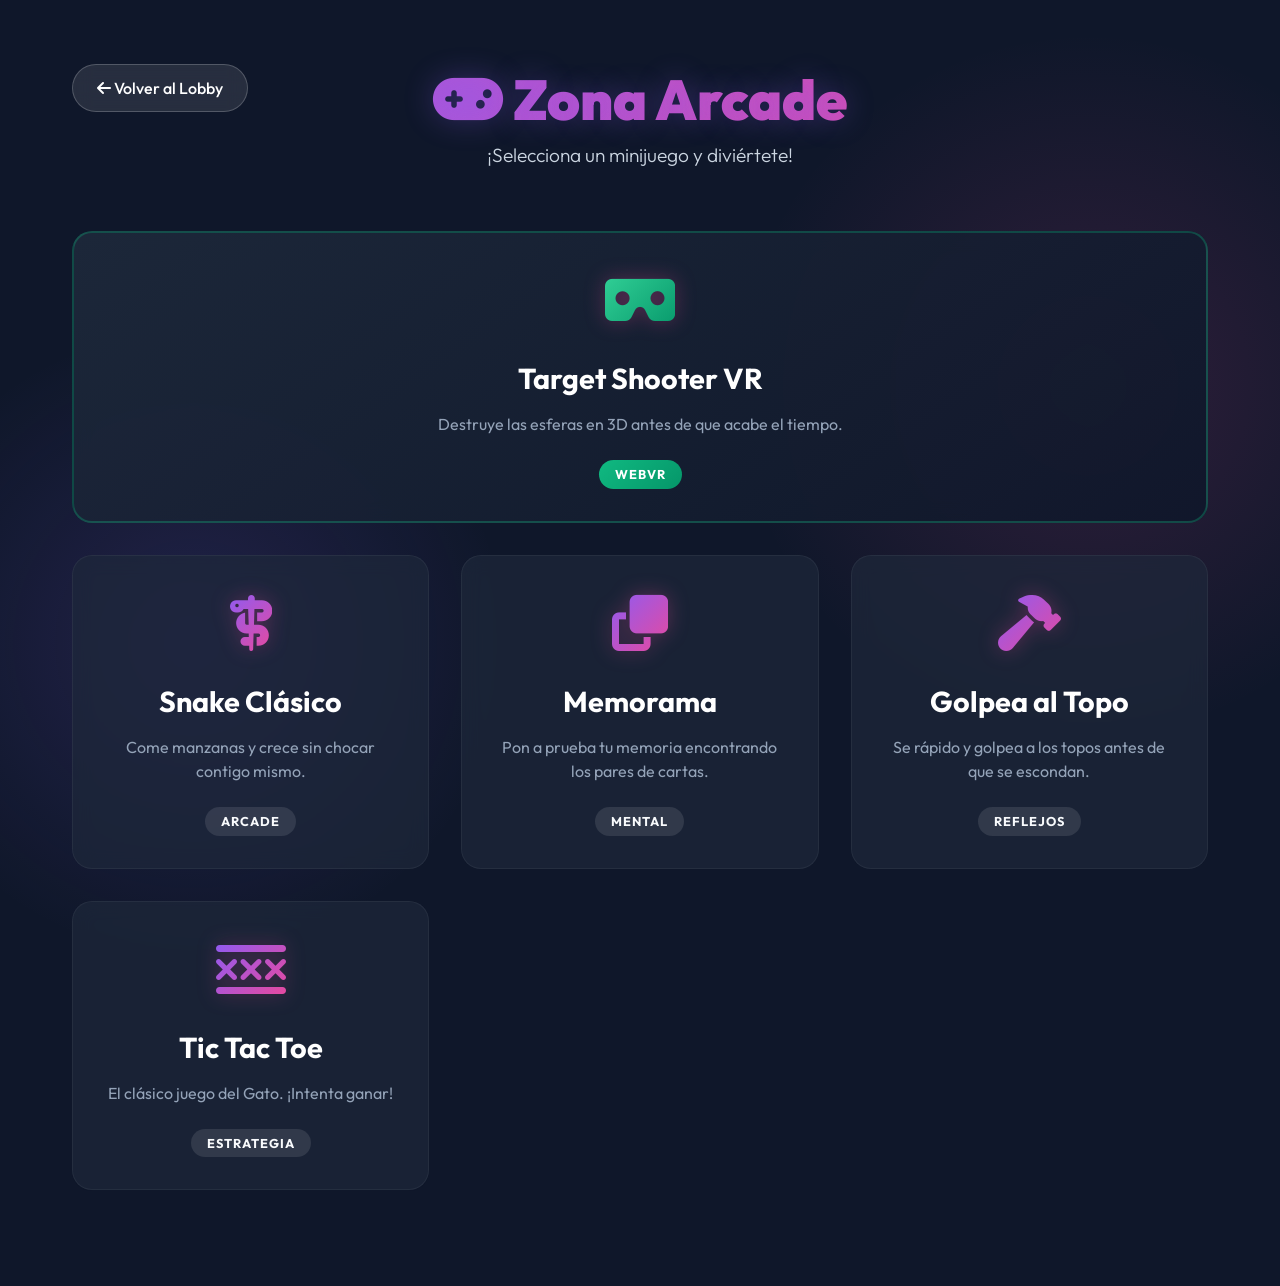
==== html/Games.html @ eb1e475f "Primera versión del proyecto Quest listo para evaluación" ====
<!DOCTYPE html>
<html lang="es">
<head>
    <meta charset="UTF-8">
    <meta name="viewport" content="width=device-width, initial-scale=1.0">
    <title>Arcade Hub - Minijuegos</title>
    <link rel="stylesheet" href="../css/Games.css">
    <!-- Google Fonts -->
    <link href="https://fonts.googleapis.com/css2?family=Outfit:wght@300;500;700;900&display=swap" rel="stylesheet">
    <!-- Font Awesome for Icons -->
    <link rel="stylesheet" href="https://cdnjs.cloudflare.com/ajax/libs/font-awesome/6.4.0/css/all.min.css">
</head>
<body>
    <div class="stars-bg"></div>

    <header class="hub-header">
        <button class="back-btn" onclick="window.location.href='lobby.html'">
            <i class="fa-solid fa-arrow-left"></i> Volver al Lobby
        </button>
        <h1><i class="fa-solid fa-gamepad"></i> Zona Arcade</h1>
        <p>¡Selecciona un minijuego y diviértete!</p>
    </header>

    <main class="games-container">
        <!-- Game 1: VR Shooter -->
        <div class="game-card vr-card" onclick="openGame('minigame_vr.html')">
            <div class="card-icon"><i class="fa-solid fa-vr-cardboard"></i></div>
            <h2>Target Shooter VR</h2>
            <p>Destruye las esferas en 3D antes de que acabe el tiempo.</p>
            <span class="tag vr-tag">WebVR</span>
        </div>

        <!-- Game 2: Snake -->
        <div class="game-card" onclick="openGame('minigame_snake.html')">
            <div class="card-icon"><i class="fa-solid fa-staff-snake"></i></div>
            <h2>Snake Clásico</h2>
            <p>Come manzanas y crece sin chocar contigo mismo.</p>
            <span class="tag">Arcade</span>
        </div>

        <!-- Game 3: Memorama -->
        <div class="game-card" onclick="openGame('minigame_memory.html')">
            <div class="card-icon"><i class="fa-solid fa-clone"></i></div>
            <h2>Memorama</h2>
            <p>Pon a prueba tu memoria encontrando los pares de cartas.</p>
            <span class="tag">Mental</span>
        </div>

        <!-- Game 4: Whack a Mole -->
        <div class="game-card" onclick="openGame('minigame_whack.html')">
            <div class="card-icon"><i class="fa-solid fa-hammer"></i></div>
            <h2>Golpea al Topo</h2>
            <p>Se rápido y golpea a los topos antes de que se escondan.</p>
            <span class="tag">Reflejos</span>
        </div>

        <!-- Game 5: Tic Tac Toe -->
        <div class="game-card" onclick="openGame('minigame_tictactoe.html')">
            <div class="card-icon"><i class="fa-solid fa-xmarks-lines"></i></div>
            <h2>Tic Tac Toe</h2>
            <p>El clásico juego del Gato. ¡Intenta ganar!</p>
            <span class="tag">Estrategia</span>
        </div>
    </main>

    <script src="../js/Games.js"></script>
</body>
</html>
---- css/Games.css ----
/* Games.css - Estilos Premium para la Zona Arcade */
:root {
    --bg-dark: #0f172a;
    --primary: #8b5cf6;
    --secondary: #ec4899;
    --text-light: #f8fafc;
    --card-bg: rgba(30, 41, 59, 0.7);
}

* {
    margin: 0;
    padding: 0;
    box-sizing: border-box;
    font-family: 'Outfit', sans-serif;
}

body {
    background-color: var(--bg-dark);
    color: var(--text-light);
    min-height: 100vh;
    overflow-x: hidden;
    position: relative;
    display: flex;
    flex-direction: column;
    align-items: center;
}

/* Background animated stars/gradient */
body::before {
    content: '';
    position: absolute;
    top: 0;
    left: 0;
    width: 100%;
    height: 100%;
    background: radial-gradient(circle at 15% 50%, rgba(139, 92, 246, 0.15), transparent 25%),
                radial-gradient(circle at 85% 30%, rgba(236, 72, 153, 0.15), transparent 25%);
    z-index: -1;
}

.hub-header {
    width: 100%;
    max-width: 1200px;
    padding: 2rem;
    text-align: center;
    position: relative;
    margin-top: 2rem;
}

.back-btn {
    position: absolute;
    left: 2rem;
    top: 2rem;
    background: rgba(255, 255, 255, 0.1);
    border: 1px solid rgba(255, 255, 255, 0.2);
    color: white;
    padding: 0.8rem 1.5rem;
    border-radius: 50px;
    cursor: pointer;
    font-size: 1rem;
    font-weight: 500;
    transition: all 0.3s ease;
    backdrop-filter: blur(10px);
}

.back-btn:hover {
    background: rgba(255, 255, 255, 0.2);
    transform: translateY(-2px);
    box-shadow: 0 5px 15px rgba(0,0,0,0.3);
}

.hub-header h1 {
    font-size: 3.5rem;
    font-weight: 900;
    background: linear-gradient(to right, var(--primary), var(--secondary));
    -webkit-background-clip: text;
    -webkit-text-fill-color: transparent;
    margin-bottom: 0.5rem;
    text-shadow: 0 0 30px rgba(139, 92, 246, 0.3);
}

.hub-header p {
    font-size: 1.2rem;
    color: #cbd5e1;
    font-weight: 300;
}

.games-container {
    display: grid;
    grid-template-columns: repeat(auto-fit, minmax(300px, 1fr));
    gap: 2rem;
    width: 100%;
    max-width: 1200px;
    padding: 2rem;
    margin-bottom: 4rem;
}

.game-card {
    background: var(--card-bg);
    border: 1px solid rgba(255, 255, 255, 0.05);
    border-radius: 20px;
    padding: 2rem;
    cursor: pointer;
    transition: all 0.4s cubic-bezier(0.175, 0.885, 0.32, 1.275);
    position: relative;
    overflow: hidden;
    backdrop-filter: blur(10px);
    display: flex;
    flex-direction: column;
    align-items: center;
    text-align: center;
}

.game-card::before {
    content: '';
    position: absolute;
    top: 0;
    left: -100%;
    width: 100%;
    height: 100%;
    background: linear-gradient(90deg, transparent, rgba(255,255,255,0.1), transparent);
    transition: all 0.6s ease;
}

.game-card:hover {
    transform: translateY(-10px) scale(1.02);
    border-color: rgba(139, 92, 246, 0.5);
    box-shadow: 0 15px 30px rgba(0,0,0,0.4), 0 0 20px rgba(139, 92, 246, 0.2);
}

.game-card:hover::before {
    left: 100%;
}

.card-icon {
    font-size: 3.5rem;
    margin-bottom: 1.5rem;
    color: #fff;
    background: linear-gradient(135deg, var(--primary), var(--secondary));
    -webkit-background-clip: text;
    -webkit-text-fill-color: transparent;
    filter: drop-shadow(0 0 10px rgba(236, 72, 153, 0.3));
    transition: transform 0.3s ease;
}

.game-card:hover .card-icon {
    transform: scale(1.1) rotate(5deg);
}

.game-card h2 {
    font-size: 1.8rem;
    font-weight: 700;
    margin-bottom: 1rem;
    color: #fff;
}

.game-card p {
    color: #94a3b8;
    font-size: 1rem;
    line-height: 1.5;
    margin-bottom: 1.5rem;
    flex-grow: 1;
}

.tag {
    background: rgba(255,255,255,0.1);
    padding: 0.4rem 1rem;
    border-radius: 20px;
    font-size: 0.8rem;
    font-weight: 700;
    text-transform: uppercase;
    letter-spacing: 1px;
}

.vr-tag {
    background: linear-gradient(135deg, #10b981, #059669);
    color: white;
}

.vr-card {
    grid-column: 1 / -1;
    background: linear-gradient(145deg, rgba(30, 41, 59, 0.9), rgba(15, 23, 42, 0.9));
    border: 2px solid rgba(16, 185, 129, 0.3);
}

.vr-card .card-icon {
    background: linear-gradient(135deg, #34d399, #059669);
    -webkit-background-clip: text;
    -webkit-text-fill-color: transparent;
}

.vr-card:hover {
    border-color: rgba(16, 185, 129, 0.8);
    box-shadow: 0 15px 30px rgba(0,0,0,0.4), 0 0 30px rgba(16, 185, 129, 0.3);
}

@media (max-width: 768px) {
    .hub-header { padding: 1rem; margin-top: 4rem; }
    .hub-header h1 { font-size: 2.5rem; }
    .back-btn { top: 1rem; left: 1rem; padding: 0.5rem 1rem; font-size: 0.9rem; }
    .games-container { padding: 1rem; }
}
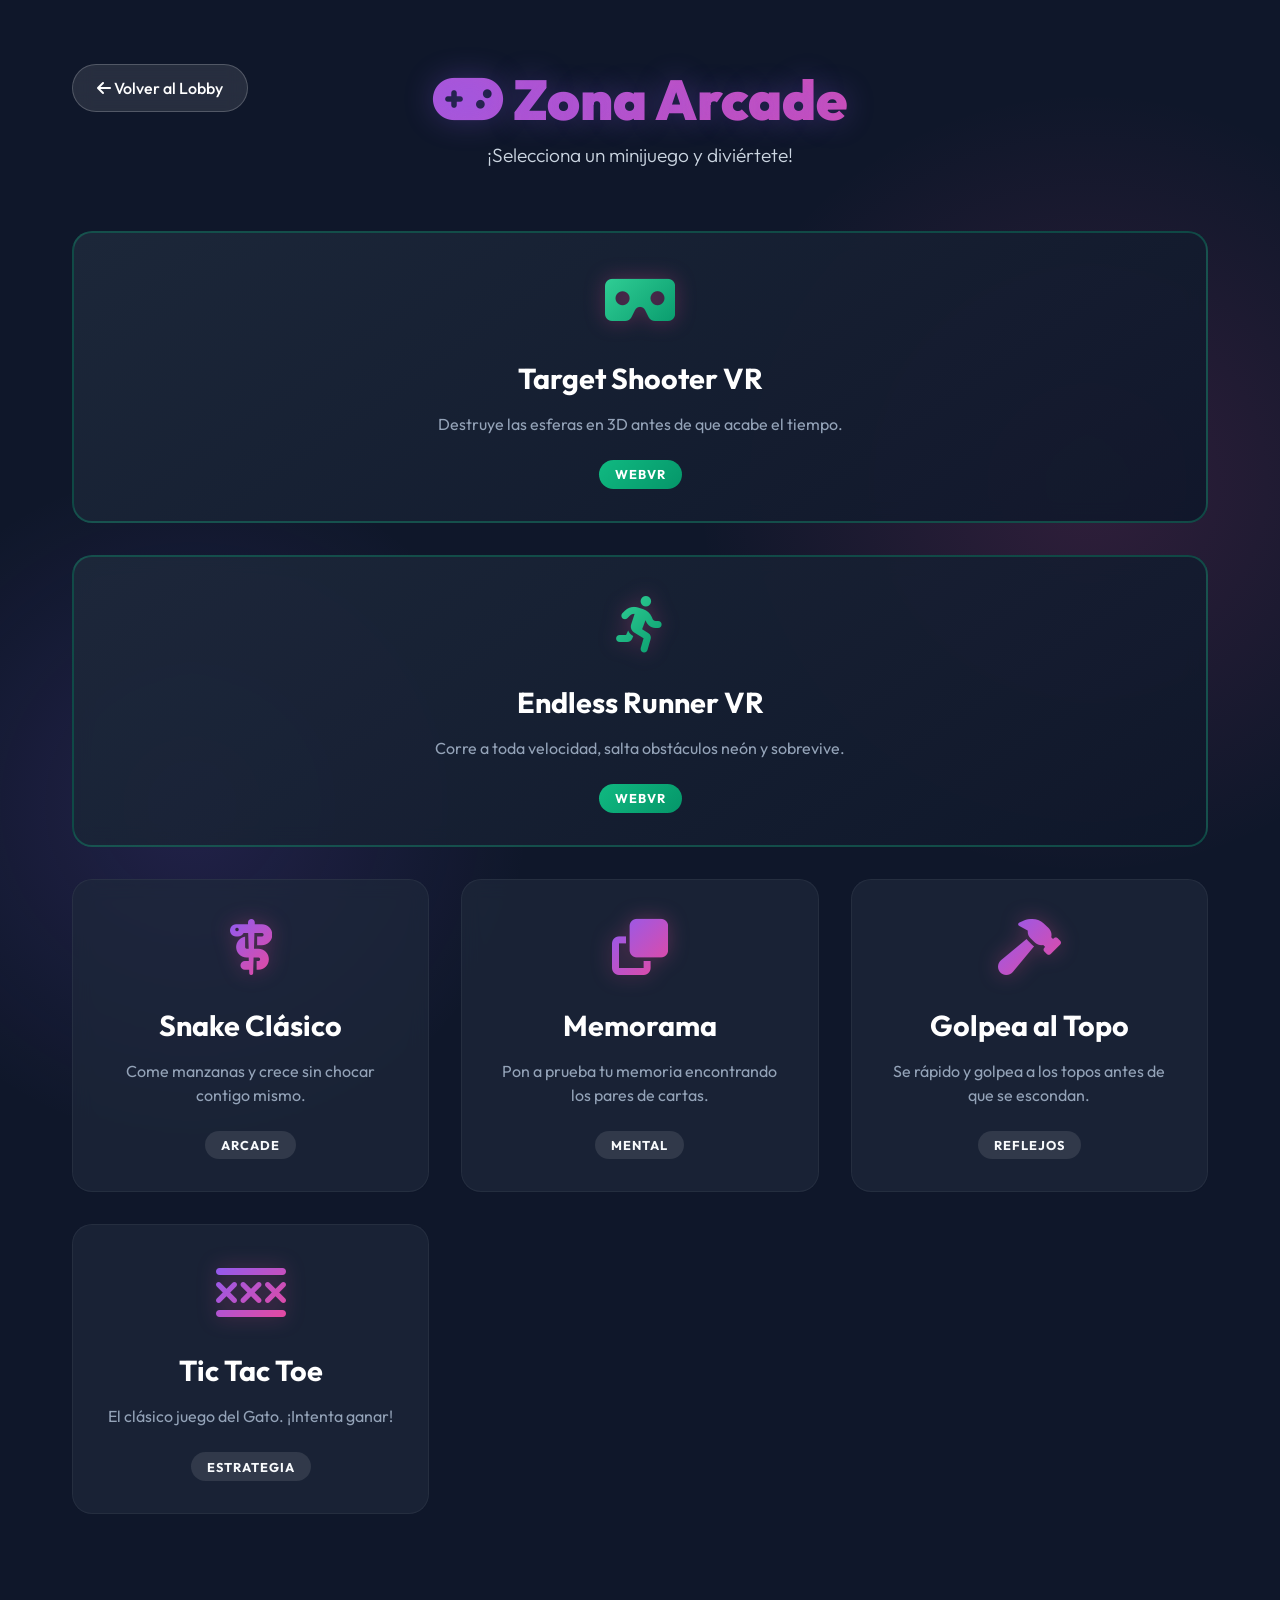
==== commit 177cb3b8: "feat(games): añadir minijuego VR Endless Runner con estilo neón y mecánicas de salto" ====
--- a/html/Games.html
+++ b/html/Games.html
@@ -27,6 +27,14 @@
             <div class="card-icon"><i class="fa-solid fa-vr-cardboard"></i></div>
             <h2>Target Shooter VR</h2>
             <p>Destruye las esferas en 3D antes de que acabe el tiempo.</p>
+            <span class="tag vr-tag">WebVR</span>
+        </div>
+
+        <!-- Game 1.5: VR Endless Runner -->
+        <div class="game-card vr-card" onclick="openGame('minigame_vr_runner.html')">
+            <div class="card-icon"><i class="fa-solid fa-person-running"></i></div>
+            <h2>Endless Runner VR</h2>
+            <p>Corre a toda velocidad, salta obstáculos neón y sobrevive.</p>
             <span class="tag vr-tag">WebVR</span>
         </div>
 
